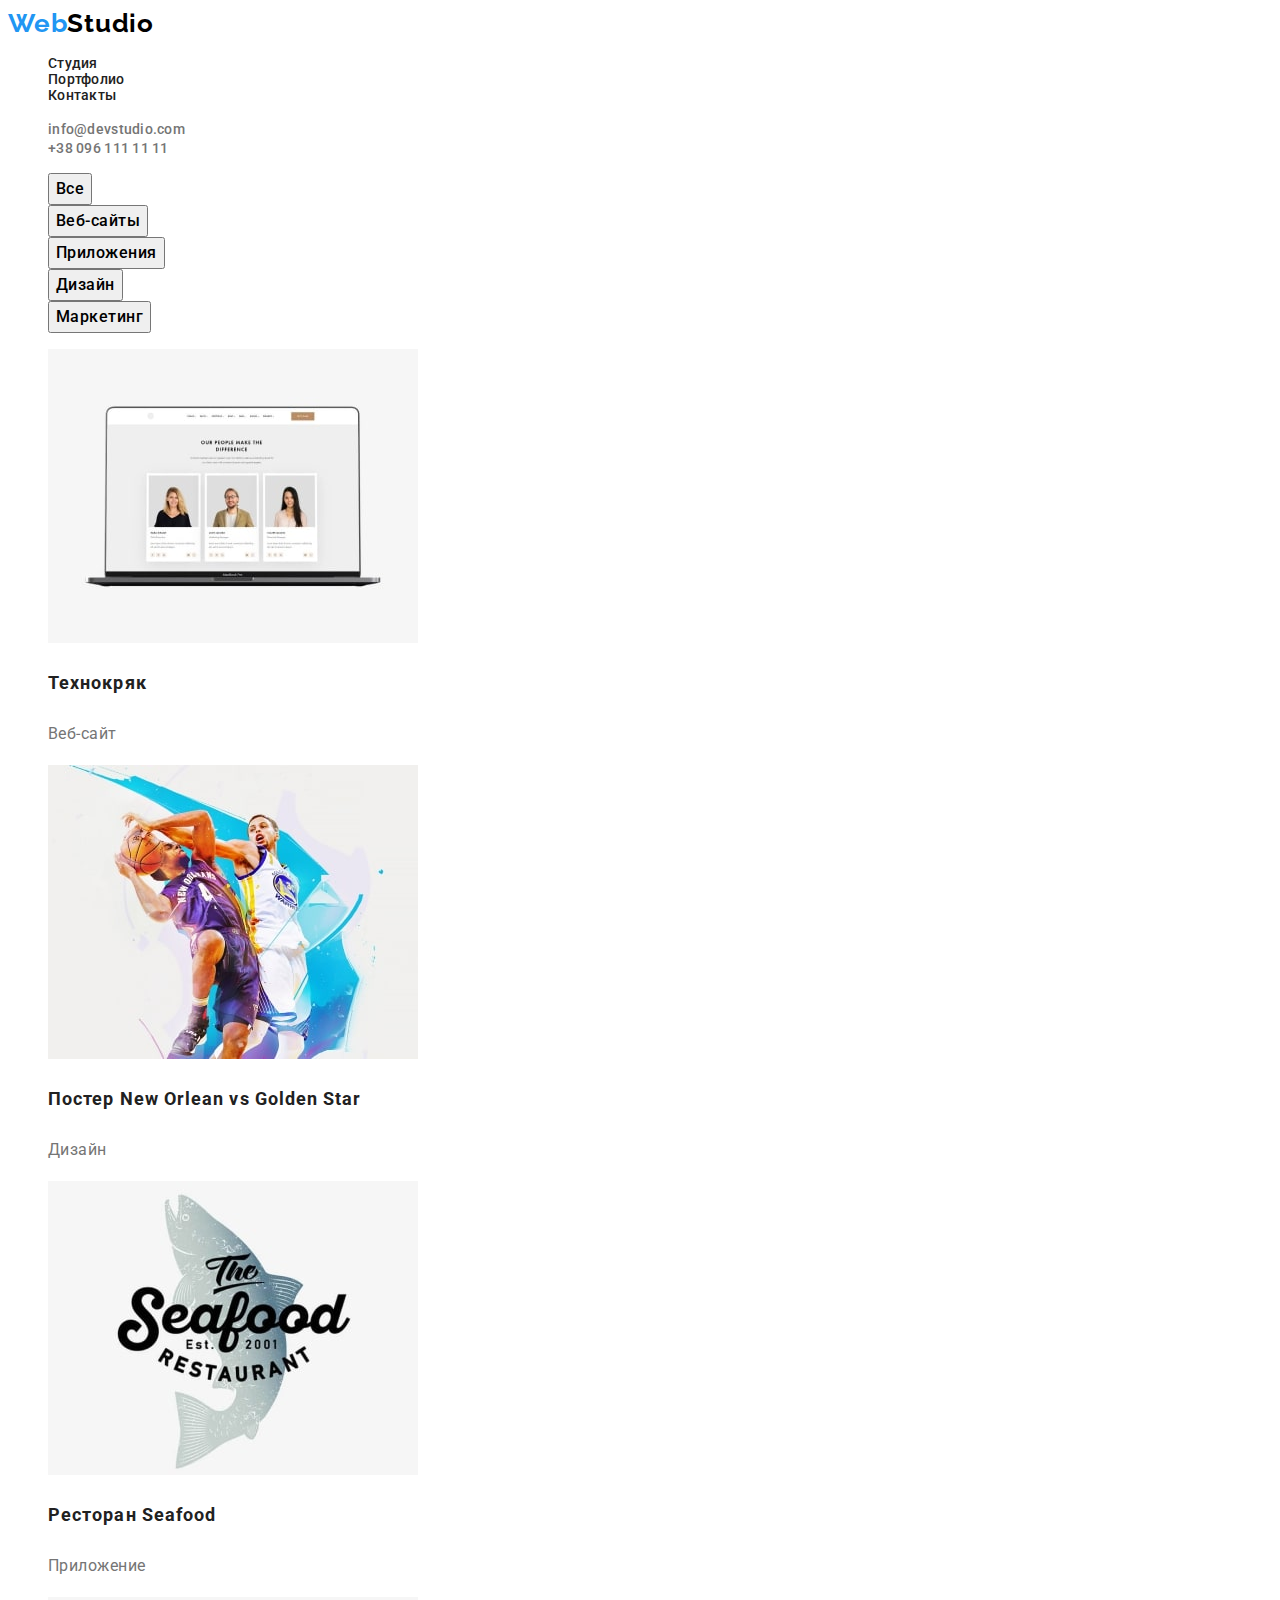
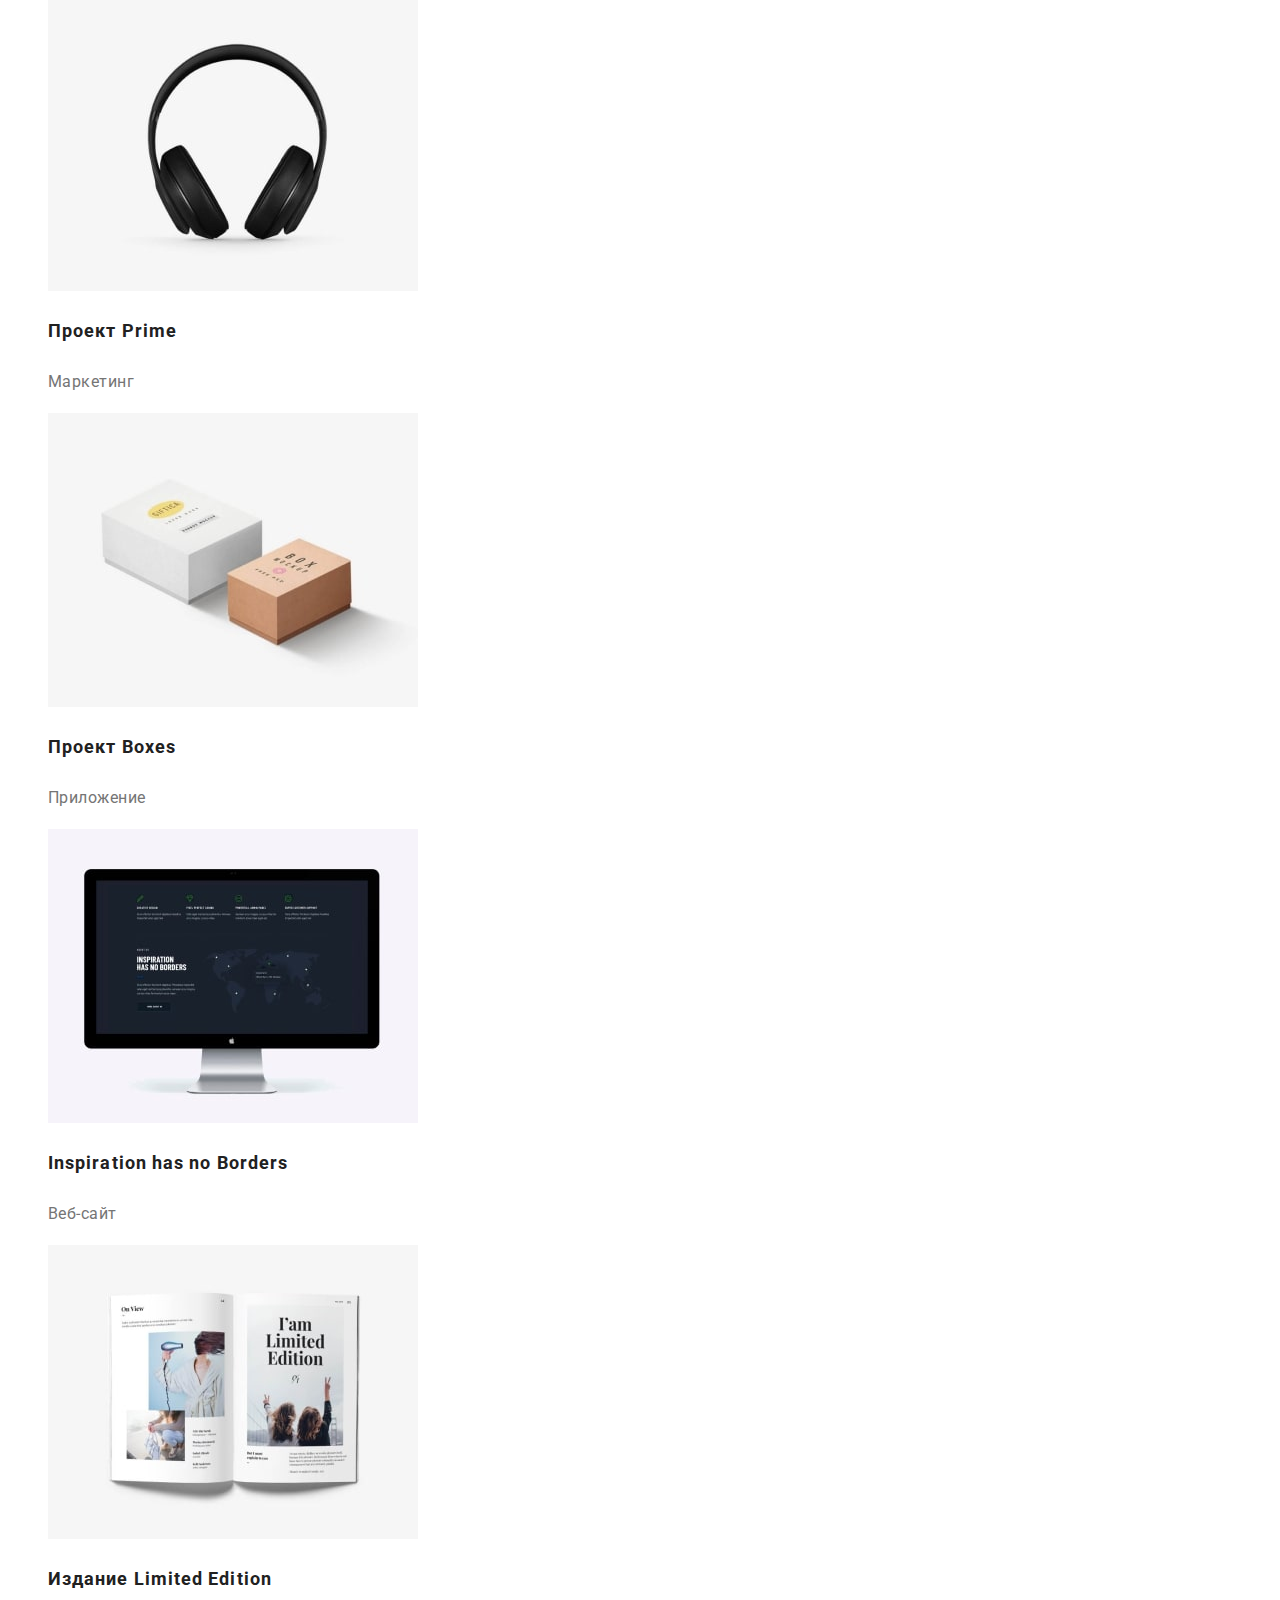
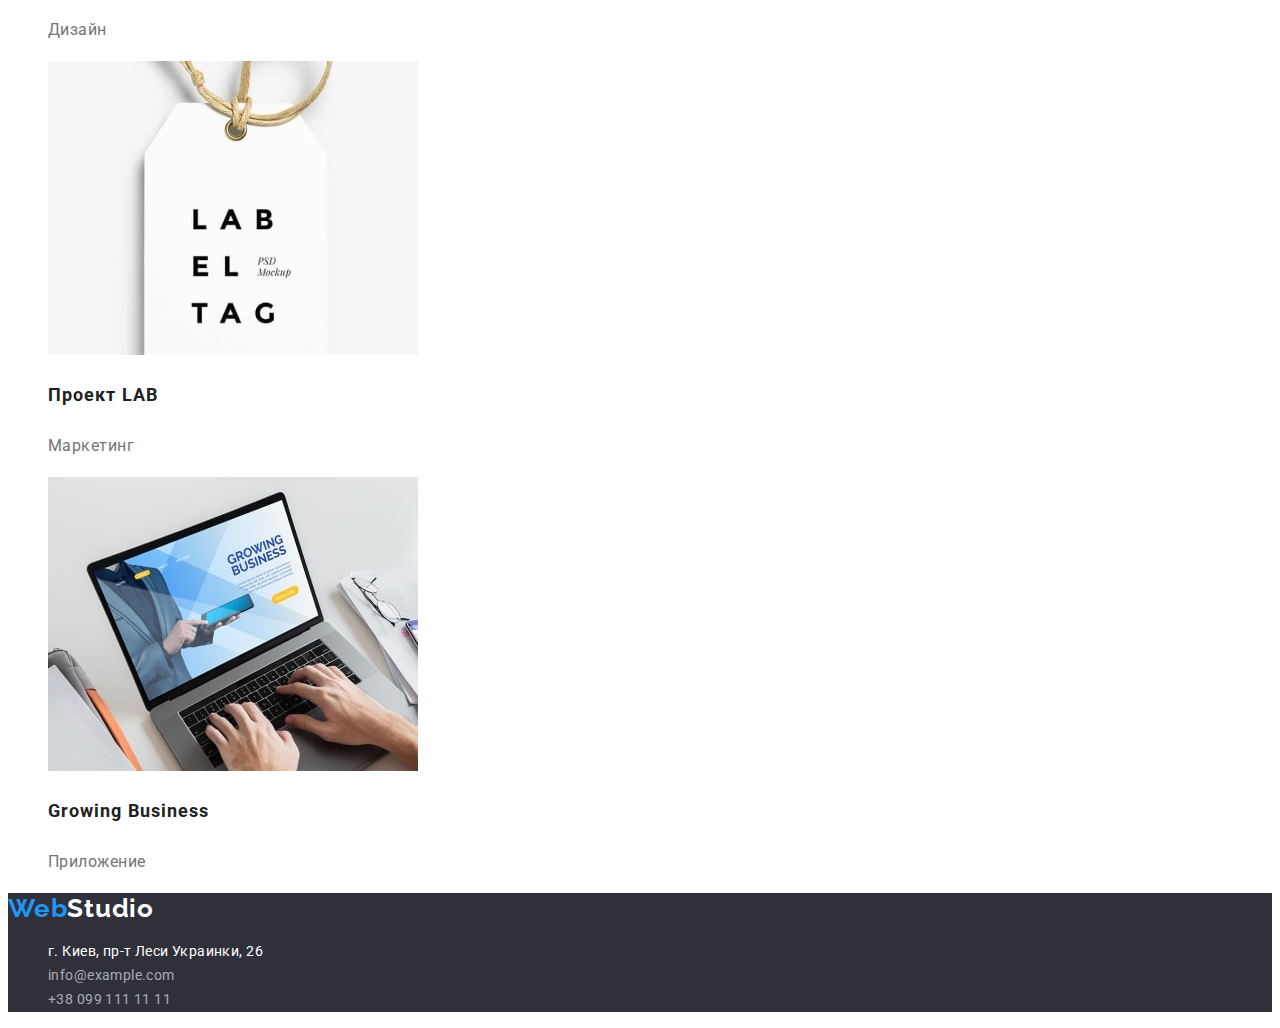
==== portfolio.html @ 2a846191 "Cloned project" ====
<!DOCTYPE html>
<html lang="en">
<head>
    <meta charset="UTF-8">
    <meta http-equiv="X-UA-Compatible" content="IE=edge">
    <meta name="viewport" content="width=device-width, initial-scale=1.0">
    <title>Document</title>
    <link rel="preconnect" href="https://fonts.googleapis.com">
<link rel="preconnect" href="https://fonts.gstatic.com" crossorigin>
<link href="https://fonts.googleapis.com/css2?family=Raleway:wght@700&family=Roboto:wght@400;500;700;900&display=swap" rel="stylesheet">

    <link rel="stylesheet" href="./css/styles.css">
</head>
<body>
    <!--Шапка сайту-->

    <header class="header">
        <a href="./index.html" class="header-logo">Web<span class="header-logo-sep">Studio</span></a>
        <nav class="header-nav">
        <ul class="list">
            <li class="header-link">
                <a href="./index.html">Студия</a>
            </li>
            <li class="header-link">
                <a href="./portfolio.html">Портфолио</a>
            </li>
            <li class="header-link">
                <a href="">Контакты</a>
            </li>
        </ul>
    </nav>
        <ul class="list">
            <li>
                <a href="mailto:info@devstudio.com" class="header-mail">info@devstudio.com</a>
            </li>
            <li>
                <a href="tel:+380961111111" class="header-tel">+38 096 111 11 11</a>
            </li>
        </ul>
    
    </header>
    <main class="portfolio">
        <!--Фільтр-->
        <section>
      <ul class="list">
        <li><button type="button" class="filter-btn">Все</button></li>
        <li><button type="button" class="filter-btn">Веб-сайты</button></li>
        <li><button type="button" class="filter-btn">Приложения</button></li>
        <li><button type="button" class="filter-btn">Дизайн</button></li>
        <li><button type="button" class="filter-btn">Маркетинг</button></li>
      </ul>
      <ul class="list">
        <li><img src="./images/por1.jpg" alt="Фотография" width="370" height="294"> <p class="filter-title">Технокряк</p> <p class="filter-text">Веб-сайт</p></li>
        <li><img src="./images/por2.jpg" alt="Фотография" width="370" height="294"> <p class="filter-title">Постер New Orlean vs Golden Star</p> <p class="filter-text">Дизайн</p></li>
        <li><img src="./images/por3.jpg" alt="Фотография" width="370" height="294"> <p class="filter-title">Ресторан Seafood</p> <p class="filter-text">Приложение</p></li>
        <li><img src="./images/por4.jpg" alt="Фотография" width="370" height="294"> <p class="filter-title">Проект Prime</p> <p class="filter-text">Маркетинг</p></li>
        <li><img src="./images/por5.jpg" alt="Фотография" width="370" height="294"> <p class="filter-title">Проект Boxes</p> <p class="filter-text">Приложение</p></li>
        <li><img src="./images/por6.jpg" alt="Фотография" width="370" height="294"> <p class="filter-title">Inspiration has no Borders</p> <p class="filter-text">Веб-сайт</p></li>
        <li><img src="./images/por7.jpg" alt="Фотография" width="370" height="294"> <p class="filter-title">Издание Limited Edition</p> <p class="filter-text">Дизайн</p></li>
        <li><img src="./images/por8.jpg" alt="Фотография" width="370" height="294"> <p class="filter-title">Проект LAB</p> <p class="filter-text">Маркетинг</p></li>
        <li><img src="./images/por9.jpg" alt="Фотография" width="370" height="294"> <p class="filter-title">Growing Business</p> <p class="filter-text">Приложение</p></li>
      </ul>
    </section>
    </main>
</body>

<!--Підвал сайту-->
<footer class="footer">
    <a href="./index.html" class="footer-logo">Web<span class="footer-logo-sep">Studio</span></a>
    <address>
        <ul class="list">
        <li class="footer-location"><a href="https://goo.gl/maps/ccbDrzZSvDmgtuJD7"  target="_blank" rel="noopener noreferrer nofollow">г. Киев, пр-т Леси Украинки, 26</a></li>
        <li class="footer-mail"><a href="mailto:info@example.com"></a>info@example.com</li>
        <li class="footer-tel"><a href="tel:+380991111111"></a>+38 099 111 11 11</li>
        </ul>
    </address>
</footer>
</html>
---- css/styles.css ----
body {
    font-family: 'Roboto', sans-serif;
    color: var(--head-color);
}

/* Прибирає сині/фіолетові посилання. */
a, a:hover, a:focus {
    text-decoration: none;
    color: inherit;
    
}


.list {
    list-style: none;
}

:root {
    --head-color: #212121;
    --text-color: #757575; 
    --accent-color: #2196F3;
    --background-color: #2F303A; 
    --main-light-color: #FFFFFF;
    --secondary-bgr-color: #F5F4FA;
    --logo-blk-color: #000000;
    --footer-contact-color: #FFFFFF99;

}

.header-logo {
    font-family: 'Raleway';
font-style: normal;
font-weight: 700;
font-size: 26px;
line-height: 1.19;
letter-spacing: 0.03em;
color: var(--accent-color);
}

.header-logo:hover, .header-logo:focus {
color: var(--accent-color);
}

.header-logo-sep {
    color: var(--logo-blk-color);
}



.header-link {
    font-weight: 500;
    font-size: 14px;
    line-height: 16px;
    letter-spacing: 0.02em;
    color: var(--head-color);
}

.header-link :focus {
    color: var(--accent-color)
}

.header-link :hover {
    color: var(--accent-color);
}

.header-tel, .header-mail {
font-weight: 500;
font-size: 14px;
line-height: 1.14;
letter-spacing: 0.02em;
color: var(--text-color);
}


.header-tel:focus,
.header-tel:hover {
    color: var(--accent-color);
}


.header-mail:focus,
.header-mail:hover {
    color: var(--accent-color);
}



.hero {
    background: var(--background-color);
}

.studio {
    background-color: var(--main-light-color);
}

.hero-title {
    font-weight: 900;
    font-size: 44px;
    line-height: 1.36;
    text-align: center;
    letter-spacing: 0.06em;
    text-transform: uppercase;
    color: var(--main-light-color);
}

.hero-btn {
font-weight: 700;
font-size: 16px;
line-height: 1.87;
display: flex;
align-items: center;
text-align: center;
letter-spacing: 0.06em;
cursor:pointer;
}

.hero-btn:focus {
    background-color: var(--accent-color);
    color: var(--main-light-color);
}

.hero-btn:hover {
    background-color: var(--accent-color);
    color: var(--main-light-color);
}

.section-1-title {
font-weight: 700;
font-size: 14px;
line-height: 1.14;
letter-spacing: 0.03em;
text-transform: uppercase;
}

.section-1-text {
font-weight: 400;
font-size: 14px;
line-height: 1.71;
letter-spacing: 0.03em;
color: var(--text-color);
}

.section-2-title {
font-weight: 700;
font-size: 36px;
line-height: 42px;
text-align: center;
letter-spacing: 0.03em;
}

.section-3 {
    background-color: var(--secondary-bgr-color);
}

.section-3-title {
font-weight: 700;
font-size: 36px;
line-height: 42px;
text-align: center;
letter-spacing: 0.03em;
}

.section-3-name {
font-weight: 500;
font-size: 16px;
line-height: 1.18;
text-align: center;
letter-spacing: 0.03em;
}

.section-3-text {
font-weight: 400;
font-size: 16px;
line-height: 1.18;
text-align: center;
letter-spacing: 0.03em;
color: var(--text-color);
}

.portfolio {
    background-color: var(--main-light-color);
}

.filter-btn {
    font-family: 'Roboto';
    font-style: normal;
    font-weight: 500;
    font-size: 16px;
    line-height: 26px;
    text-align: center;
    letter-spacing: 0.03em;
cursor:pointer;
}

.filter-btn:focus,
.filter-btn:hover {
color: var(--main-light-color);
background-color: var(--accent-color);
}

.filter-title {
font-weight: 700;
font-size: 18px;
line-height: 36px;
letter-spacing: 0.06em;
color: var(--head-color);
}

.filter-text {
    font-weight: 400;
font-size: 16px;
line-height: 30px;
letter-spacing: 0.03em;
color: var(--text-color);
}

.footer {
    background-color: var(--background-color);
}

.footer-logo {
    font-family: 'Raleway';
font-style: normal;
font-weight: 700;
font-size: 26px;
line-height: 1.19;
letter-spacing: 0.03em;

color: var(--accent-color);
}

.footer-logo:hover, .footer-logo:focus {
    color: var(--accent-color);
    }
    

.footer-logo-sep {
    color: var(--main-light-color);
}

.footer-location {
font-weight: 400;
font-size: 14px;
line-height: 1.71;
letter-spacing: 0.03em;
font-style: normal;
color: var(--main-light-color);
}

.footer-location:hover, .footer-location:focus {
    color: var(--main-light-color);
}

.footer-mail, .footer-tel {
font-weight: 400;
font-size: 14px;
line-height: 1.71;
font-style: normal;
letter-spacing: 0.03em;
color: var(--footer-contact-color);
}
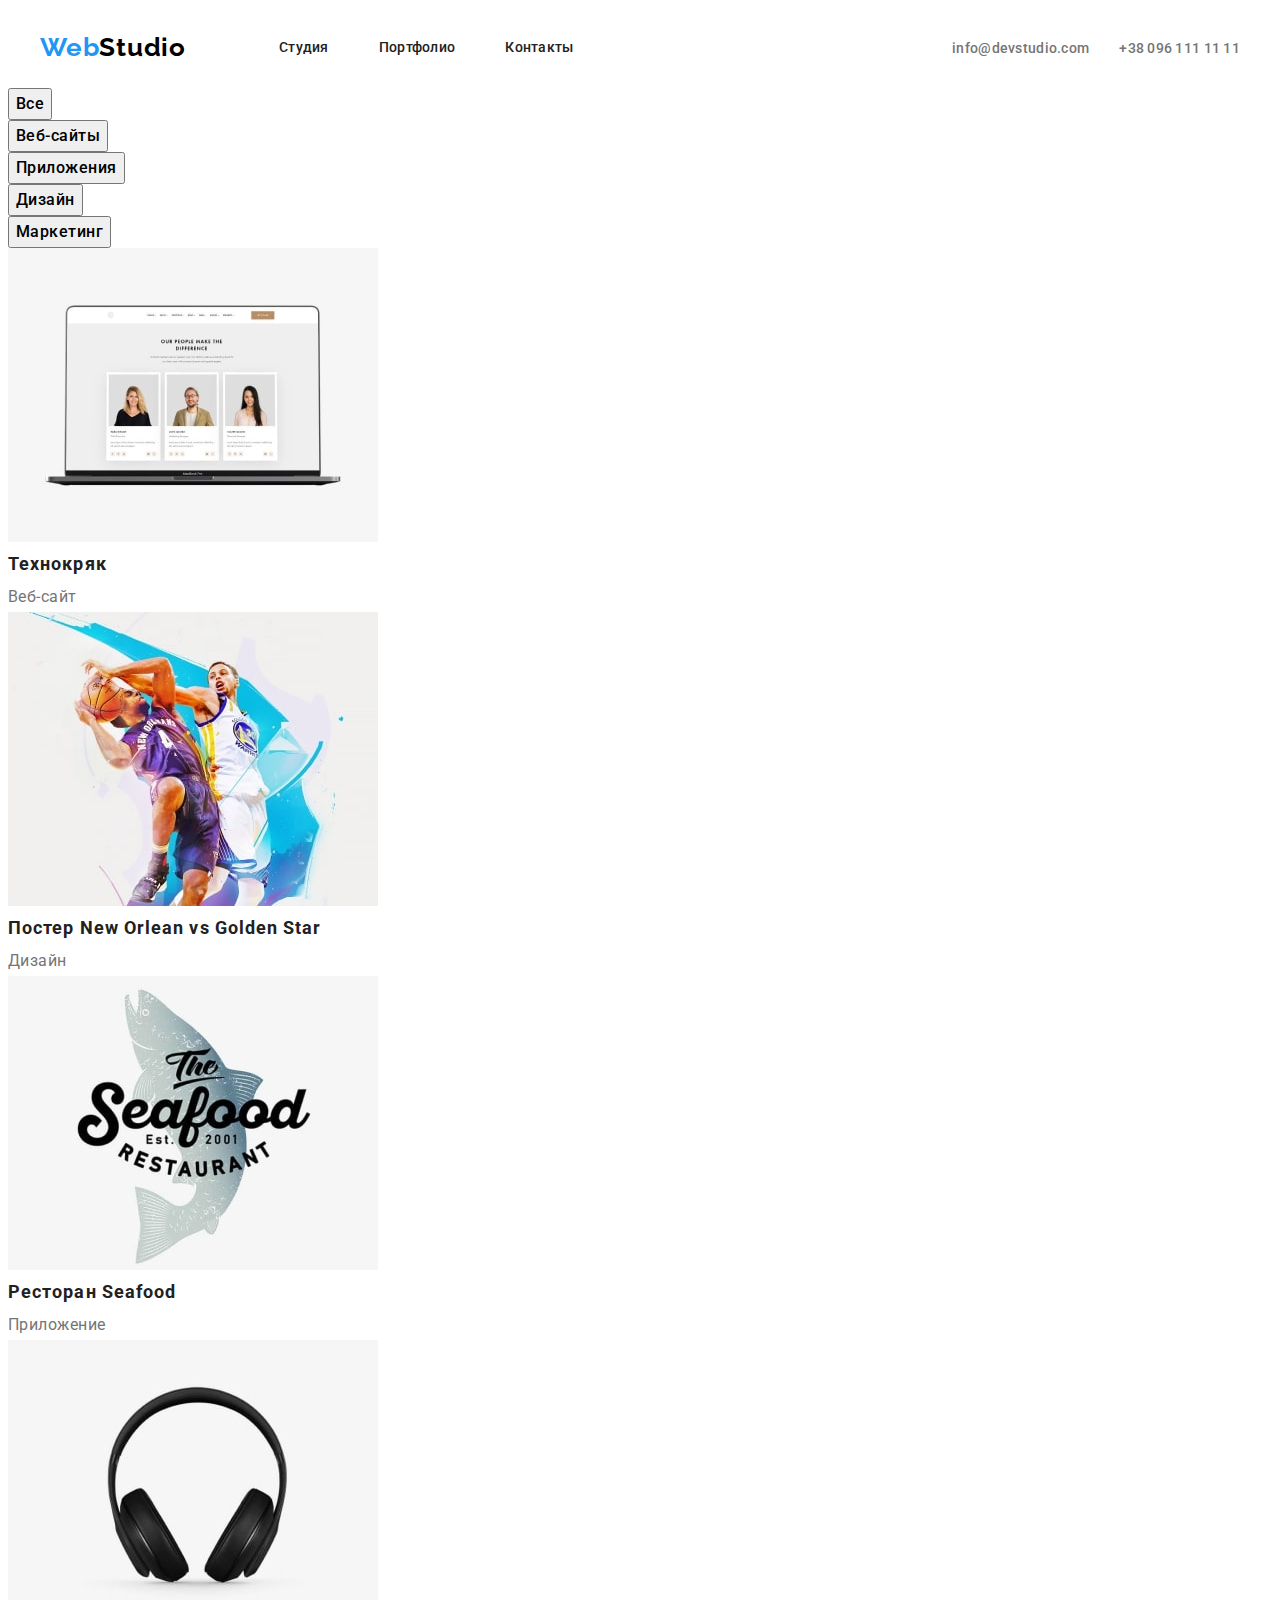
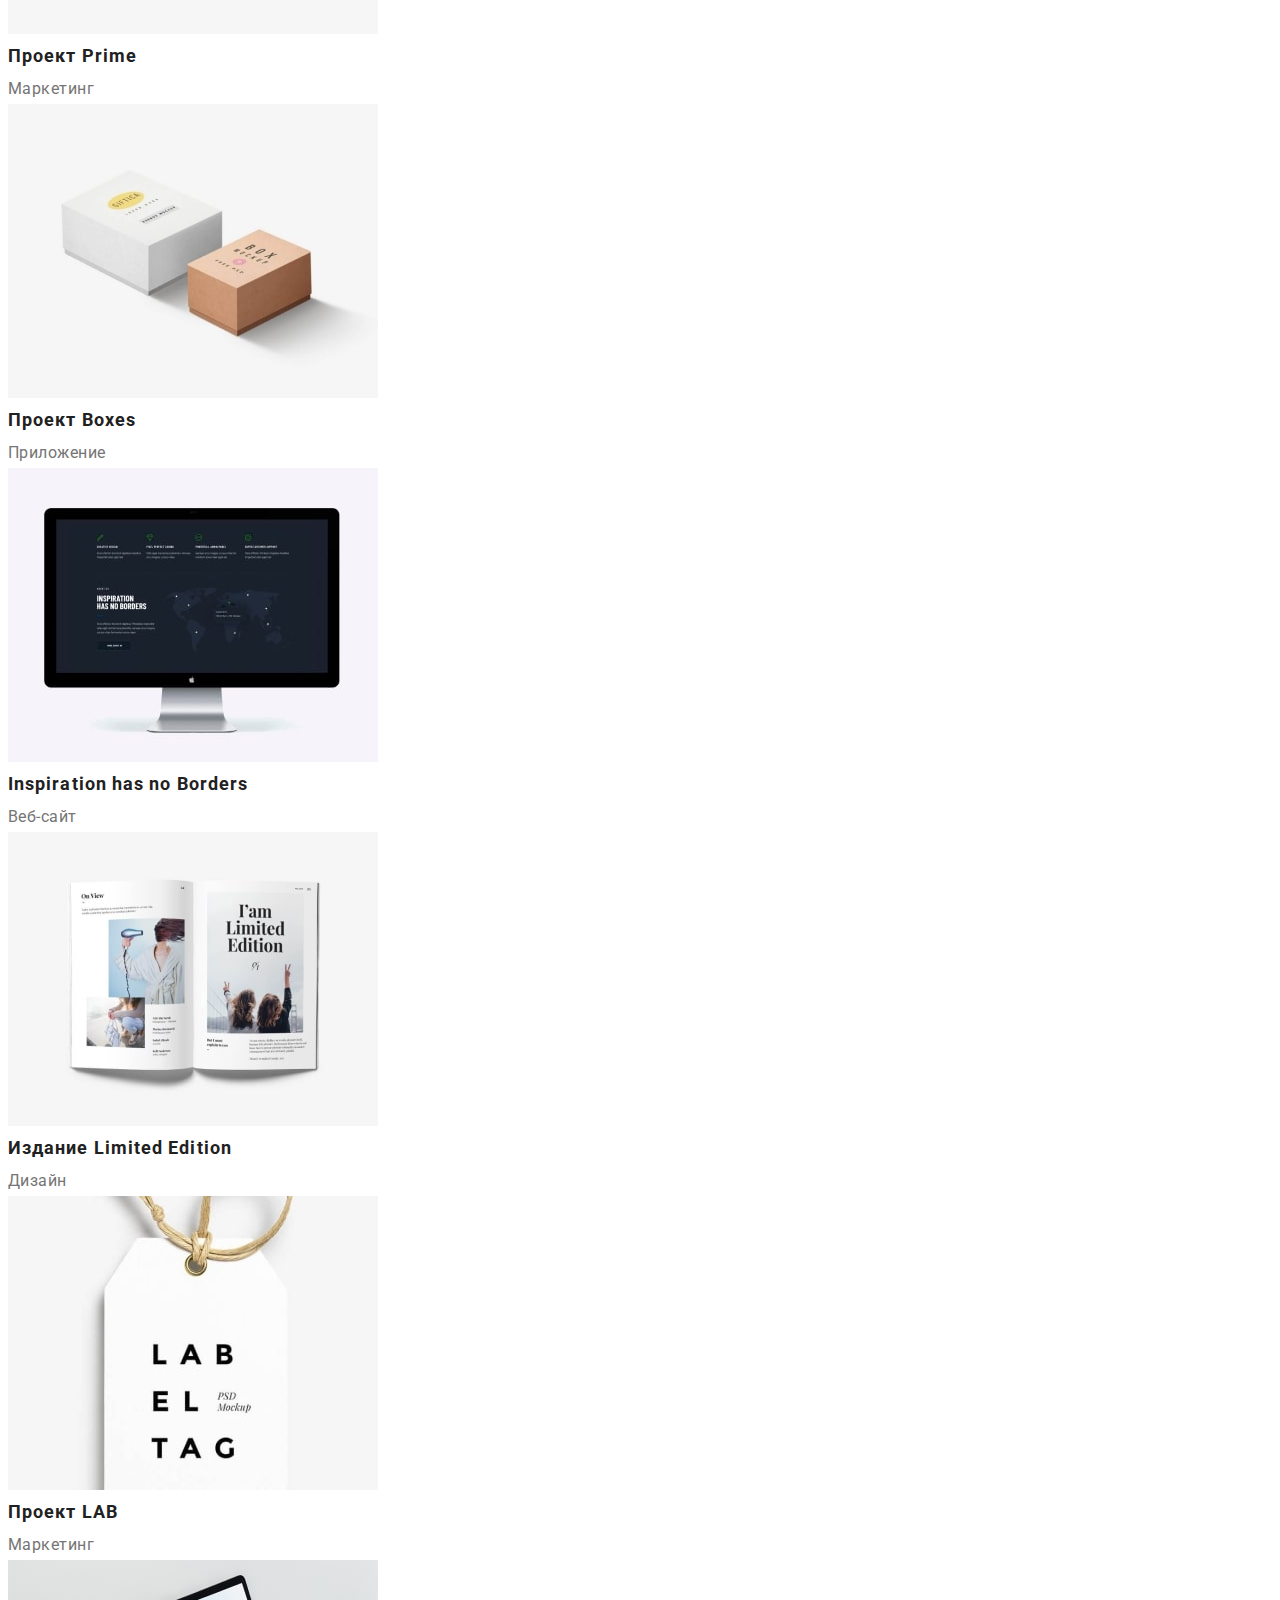
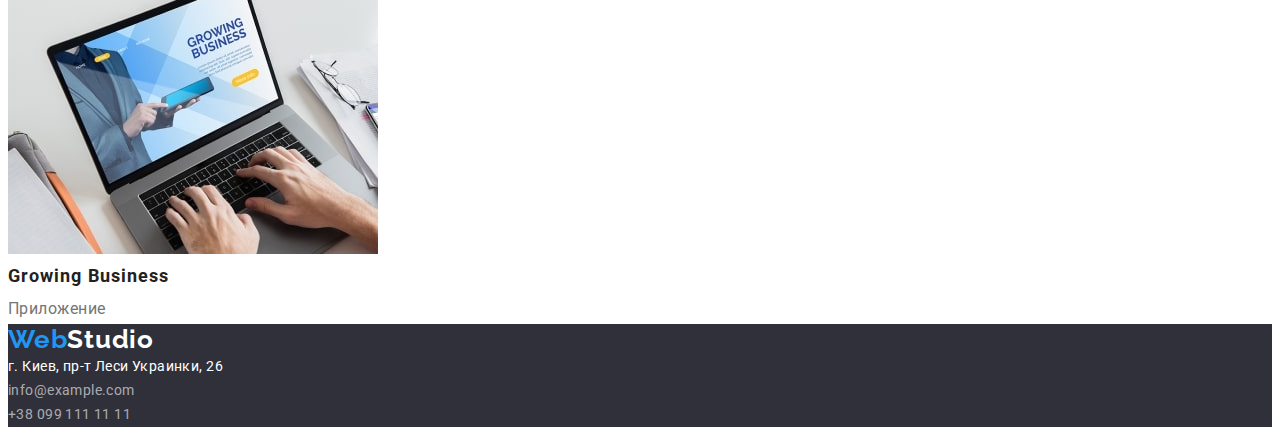
==== commit e93ec551: "Added stuff" ====
--- a/portfolio.html
+++ b/portfolio.html
@@ -15,9 +15,10 @@
     <!--Шапка сайту-->
 
     <header class="header">
+        <div class="header-container">
         <a href="./index.html" class="header-logo">Web<span class="header-logo-sep">Studio</span></a>
         <nav class="header-nav">
-        <ul class="list">
+        <ul class="list header-list">
             <li class="header-link">
                 <a href="./index.html">Студия</a>
             </li>
@@ -29,7 +30,8 @@
             </li>
         </ul>
     </nav>
-        <ul class="list">
+    <div class="header-contacts">
+        <ul class="list header-list">
             <li>
                 <a href="mailto:info@devstudio.com" class="header-mail">info@devstudio.com</a>
             </li>
@@ -37,8 +39,9 @@
                 <a href="tel:+380961111111" class="header-tel">+38 096 111 11 11</a>
             </li>
         </ul>
+    </div>
+    </header>
     
-    </header>
     <main class="portfolio">
         <!--Фільтр-->
         <section>
--- a/css/styles.css
+++ b/css/styles.css
@@ -10,6 +10,18 @@
     
 }
 
+p, h2, h3, h4, h5, h6 {
+    margin: 0;
+}
+
+ul {
+    margin: 0;
+    padding-left: 0;
+}
+
+address {
+    font-size: normal;
+}
 
 .list {
     list-style: none;
@@ -27,8 +39,15 @@
 
 }
 
+.header {
+    background-color: var(--main-light-color);
+    padding-top: 24px;
+    padding-bottom: 25px;
+
+}
+
 .header-logo {
-    font-family: 'Raleway';
+font-family: 'Raleway';
 font-style: normal;
 font-weight: 700;
 font-size: 26px;
@@ -45,7 +64,37 @@
     color: var(--logo-blk-color);
 }
 
-
+.header {
+    display: flex;
+    align-items: center;
+}
+
+.container {
+    width: 1200px;
+    padding-left: 15px;
+    padding-right: 15px;
+    margin-left: auto;
+    margin-right: auto;
+}
+
+.header-container {
+    width: 1200px;
+    margin-left: auto;
+    margin-right: auto;
+}
+
+.header-container, .header-list {
+    display: flex;
+    align-items: center;
+}
+
+.header-contacts {
+    margin-left: auto;
+}
+
+.header-logo {
+    margin-right: 93px;
+}
 
 .header-link {
     font-weight: 500;
@@ -63,6 +112,15 @@
     color: var(--accent-color);
 }
 
+.header-link:not(:last-child) {
+    margin-right: 50px;
+}
+
+.header-tel {
+
+    margin-left: 30px;
+}
+
 .header-tel, .header-mail {
 font-weight: 500;
 font-size: 14px;
@@ -84,13 +142,19 @@
 }
 
 
-
 .hero {
     background: var(--background-color);
 }
 
+
 .studio {
     background-color: var(--main-light-color);
+}
+
+.hero-content {
+    padding: 200px 452px 280px;
+    margin-bottom: 20px;
+    
 }
 
 .hero-title {
@@ -101,7 +165,13 @@
     letter-spacing: 0.06em;
     text-transform: uppercase;
     color: var(--main-light-color);
-}
+    max-width: 696px;
+    display: flex;
+    justify-content: center;
+    
+
+}
+
 
 .hero-btn {
 font-weight: 700;
@@ -112,7 +182,10 @@
 text-align: center;
 letter-spacing: 0.06em;
 cursor:pointer;
-}
+margin: auto;
+}
+
+
 
 .hero-btn:focus {
     background-color: var(--accent-color);
@@ -124,12 +197,25 @@
     color: var(--main-light-color);
 }
 
+
+.section-1 {
+    padding-top: 94px;
+    padding-bottom: 94px;
+}
+
+.section-1-list {
+    display: flex;
+    justify-content: center;
+}
+
 .section-1-title {
 font-weight: 700;
 font-size: 14px;
 line-height: 1.14;
 letter-spacing: 0.03em;
 text-transform: uppercase;
+margin-bottom: 10px;
+margin-right: 30px;
 }
 
 .section-1-text {
@@ -138,6 +224,8 @@
 line-height: 1.71;
 letter-spacing: 0.03em;
 color: var(--text-color);
+margin-bottom: 94px;
+margin-right: 30px;
 }
 
 .section-2-title {
@@ -146,6 +234,17 @@
 line-height: 42px;
 text-align: center;
 letter-spacing: 0.03em;
+margin-bottom: 50px;
+}
+
+.section-2-list {
+    display: flex;
+    justify-content: center;
+}
+
+.section-2-item {
+    margin-right: 30px;
+    margin-bottom: 94px;
 }
 
 .section-3 {
@@ -158,6 +257,7 @@
 line-height: 42px;
 text-align: center;
 letter-spacing: 0.03em;
+padding-top: 94px;
 }
 
 .section-3-name {
@@ -168,6 +268,25 @@
 letter-spacing: 0.03em;
 }
 
+.section-3-list {
+    display: flex;
+    justify-content: center;
+}
+
+.section-3-list-item {
+    margin-top: 50px;
+    margin-bottom: 94px;
+    
+}
+
+.section-3-list-item:not(:last-child) {
+margin-right: 30px;
+}
+
+.section-3-name {
+    margin-top: 30px;
+}
+
 .section-3-text {
 font-weight: 400;
 font-size: 16px;
@@ -175,6 +294,7 @@
 text-align: center;
 letter-spacing: 0.03em;
 color: var(--text-color);
+margin-top: 10px;
 }
 
 .portfolio {
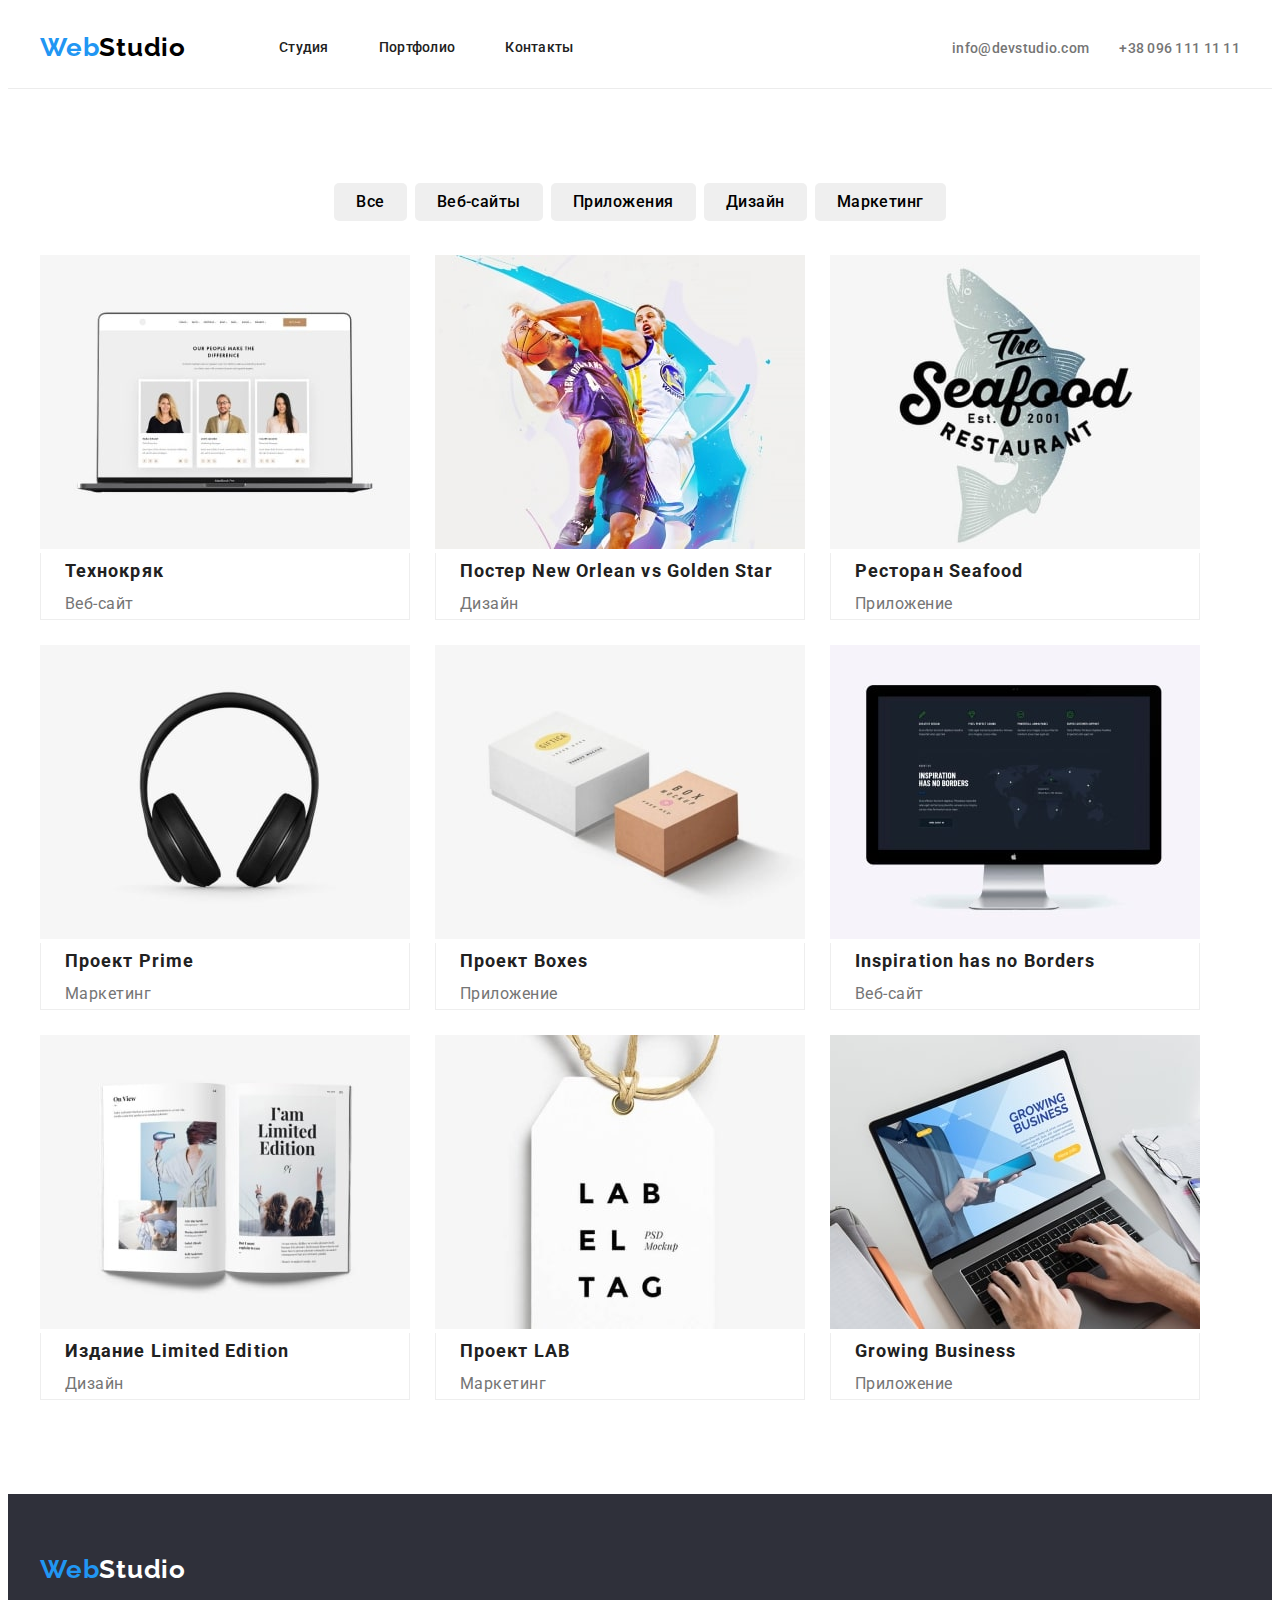
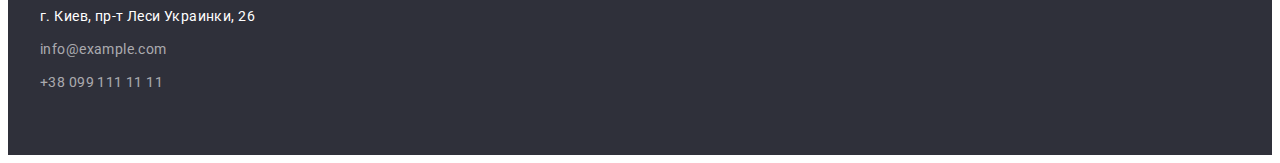
==== commit e5b6ddf7: "Completed all necessary additions" ====
--- a/portfolio.html
+++ b/portfolio.html
@@ -8,6 +8,8 @@
     <link rel="preconnect" href="https://fonts.googleapis.com">
 <link rel="preconnect" href="https://fonts.gstatic.com" crossorigin>
 <link href="https://fonts.googleapis.com/css2?family=Raleway:wght@700&family=Roboto:wght@400;500;700;900&display=swap" rel="stylesheet">
+
+<link rel="stylesheet" href="https://cdnjs.cloudflare.com/ajax/libs/modern-normalize/1.1.0/modern-normalize.min.css" integrity="sha512-wpPYUAdjBVSE4KJnH1VR1HeZfpl1ub8YT/NKx4PuQ5NmX2tKuGu6U/JRp5y+Y8XG2tV+wKQpNHVUX03MfMFn9Q==" crossorigin="anonymous" referrerpolicy="no-referrer" />
 
     <link rel="stylesheet" href="./css/styles.css">
 </head>
@@ -45,31 +47,34 @@
     <main class="portfolio">
         <!--Фільтр-->
         <section>
-      <ul class="list">
-        <li><button type="button" class="filter-btn">Все</button></li>
-        <li><button type="button" class="filter-btn">Веб-сайты</button></li>
-        <li><button type="button" class="filter-btn">Приложения</button></li>
-        <li><button type="button" class="filter-btn">Дизайн</button></li>
-        <li><button type="button" class="filter-btn">Маркетинг</button></li>
+            <div class="container filter-section">
+      <ul class="list btn-list">
+        <li class="btn-list-element"><button type="button" class="filter-btn filter-btn1">Все</button></li>
+        <li class="btn-list-element"><button type="button" class="filter-btn filter-btn2">Веб-сайты</button></li>
+        <li class="btn-list-element"><button type="button" class="filter-btn filter-btn3">Приложения</button></li>
+        <li class="btn-list-element"><button type="button" class="filter-btn filter-btn4">Дизайн</button></li>
+        <li class="btn-list-element"><button type="button" class="filter-btn filter-btn5">Маркетинг</button></li>
       </ul>
-      <ul class="list">
-        <li><img src="./images/por1.jpg" alt="Фотография" width="370" height="294"> <p class="filter-title">Технокряк</p> <p class="filter-text">Веб-сайт</p></li>
-        <li><img src="./images/por2.jpg" alt="Фотография" width="370" height="294"> <p class="filter-title">Постер New Orlean vs Golden Star</p> <p class="filter-text">Дизайн</p></li>
-        <li><img src="./images/por3.jpg" alt="Фотография" width="370" height="294"> <p class="filter-title">Ресторан Seafood</p> <p class="filter-text">Приложение</p></li>
-        <li><img src="./images/por4.jpg" alt="Фотография" width="370" height="294"> <p class="filter-title">Проект Prime</p> <p class="filter-text">Маркетинг</p></li>
-        <li><img src="./images/por5.jpg" alt="Фотография" width="370" height="294"> <p class="filter-title">Проект Boxes</p> <p class="filter-text">Приложение</p></li>
-        <li><img src="./images/por6.jpg" alt="Фотография" width="370" height="294"> <p class="filter-title">Inspiration has no Borders</p> <p class="filter-text">Веб-сайт</p></li>
-        <li><img src="./images/por7.jpg" alt="Фотография" width="370" height="294"> <p class="filter-title">Издание Limited Edition</p> <p class="filter-text">Дизайн</p></li>
-        <li><img src="./images/por8.jpg" alt="Фотография" width="370" height="294"> <p class="filter-title">Проект LAB</p> <p class="filter-text">Маркетинг</p></li>
-        <li><img src="./images/por9.jpg" alt="Фотография" width="370" height="294"> <p class="filter-title">Growing Business</p> <p class="filter-text">Приложение</p></li>
+      <ul class="list card-list">
+        <li class="card-list-element"><img class="image" src="./images/por1.jpg" alt="Фотография" width="370" height="294"> <p class="filter-title">Технокряк</p> <p class="filter-text">Веб-сайт</p></li>
+        <li class="card-list-element"><img class="image" src="./images/por2.jpg" alt="Фотография" width="370" height="294"> <p class="filter-title">Постер New Orlean vs Golden Star</p> <p class="filter-text">Дизайн</p></li>
+        <li class="card-list-element"><img class="image" src="./images/por3.jpg" alt="Фотография" width="370" height="294"> <p class="filter-title">Ресторан Seafood</p> <p class="filter-text">Приложение</p></li>
+        <li class="card-list-element"><img class="image" src="./images/por4.jpg" alt="Фотография" width="370" height="294"> <p class="filter-title">Проект Prime</p> <p class="filter-text">Маркетинг</p></li>
+        <li class="card-list-element"><img class="image" src="./images/por5.jpg" alt="Фотография" width="370" height="294"> <p class="filter-title">Проект Boxes</p> <p class="filter-text">Приложение</p></li>
+        <li class="card-list-element"><img class="image" src="./images/por6.jpg" alt="Фотография" width="370" height="294"> <p class="filter-title">Inspiration has no Borders</p> <p class="filter-text">Веб-сайт</p></li>
+        <li class="card-list-element"><img class="image" src="./images/por7.jpg" alt="Фотография" width="370" height="294"> <p class="filter-title">Издание Limited Edition</p> <p class="filter-text">Дизайн</p></li>
+        <li class="card-list-element"><img class="image" src="./images/por8.jpg" alt="Фотография" width="370" height="294"> <p class="filter-title">Проект LAB</p> <p class="filter-text">Маркетинг</p></li>
+        <li class="card-list-element"><img class="image" src="./images/por9.jpg" alt="Фотография" width="370" height="294"> <p class="filter-title">Growing Business</p> <p class="filter-text">Приложение</p></li>
       </ul>
+    </div>
     </section>
     </main>
 </body>
 
 <!--Підвал сайту-->
 <footer class="footer">
-    <a href="./index.html" class="footer-logo">Web<span class="footer-logo-sep">Studio</span></a>
+    <div class="container footer-element">
+    <a href="./index.html" class="footer-logo footer-element">Web<span class="footer-logo-sep">Studio</span></a>
     <address>
         <ul class="list">
         <li class="footer-location"><a href="https://goo.gl/maps/ccbDrzZSvDmgtuJD7"  target="_blank" rel="noopener noreferrer nofollow">г. Киев, пр-т Леси Украинки, 26</a></li>
@@ -77,5 +82,6 @@
         <li class="footer-tel"><a href="tel:+380991111111"></a>+38 099 111 11 11</li>
         </ul>
     </address>
+</div>
 </footer>
 </html>--- a/css/styles.css
+++ b/css/styles.css
@@ -43,6 +43,7 @@
     background-color: var(--main-light-color);
     padding-top: 24px;
     padding-bottom: 25px;
+    border-bottom: 1px solid #ECECEC
 
 }
 
@@ -152,8 +153,8 @@
 }
 
 .hero-content {
-    padding: 200px 452px 280px;
-    margin-bottom: 20px;
+padding: 200px 230px 280px;
+    
     
 }
 
@@ -165,10 +166,8 @@
     letter-spacing: 0.06em;
     text-transform: uppercase;
     color: var(--main-light-color);
+    align-items: center;
     max-width: 696px;
-    display: flex;
-    justify-content: center;
-    
 
 }
 
@@ -177,12 +176,15 @@
 font-weight: 700;
 font-size: 16px;
 line-height: 1.87;
-display: flex;
-align-items: center;
 text-align: center;
 letter-spacing: 0.06em;
 cursor:pointer;
-margin: auto;
+margin-top: 20px;
+margin-left: 250px;
+min-width: 200px;
+min-height: 50px;
+border: none;
+border-radius: 5px;
 }
 
 
@@ -271,12 +273,15 @@
 .section-3-list {
     display: flex;
     justify-content: center;
+    
 }
 
 .section-3-list-item {
     margin-top: 50px;
     margin-bottom: 94px;
-    
+    background-color: var(--main-light-color);
+    border-radius: 5px;
+    box-shadow: 1px 2px 5px gray;
 }
 
 .section-3-list-item:not(:last-child) {
@@ -295,10 +300,26 @@
 letter-spacing: 0.03em;
 color: var(--text-color);
 margin-top: 10px;
+padding-bottom: 30px;
+
 }
 
 .portfolio {
     background-color: var(--main-light-color);
+}
+
+.filter-section {
+    padding-top: 94px;
+}
+
+.btn-list {
+    display: flex;
+    justify-content: center;
+    margin-bottom: 34px;
+}
+
+.btn-list-element:not(:last-child) {
+    margin-right: 8px;
 }
 
 .filter-btn {
@@ -306,10 +327,13 @@
     font-style: normal;
     font-weight: 500;
     font-size: 16px;
-    line-height: 26px;
+    line-height: 1.62;
     text-align: center;
     letter-spacing: 0.03em;
 cursor:pointer;
+border: none;
+border-radius: 5px;
+padding: 6px 22px 6px;
 }
 
 .filter-btn:focus,
@@ -324,6 +348,8 @@
 line-height: 36px;
 letter-spacing: 0.06em;
 color: var(--head-color);
+border-left: 1px solid #EEEEEE;
+border-right: 1px solid #EEEEEE;
 }
 
 .filter-text {
@@ -332,10 +358,32 @@
 line-height: 30px;
 letter-spacing: 0.03em;
 color: var(--text-color);
-}
+border-left: 1px solid #EEEEEE;
+border-right: 1px solid #EEEEEE;
+border-bottom: 1px solid #EEEEEE;
+}
+
+.filter-title, .filter-text {
+    padding-left: 24px;
+}
+
+
+
+.card-list {
+    display: flex;
+    flex-wrap: wrap;
+    gap: 25px;
+    margin-bottom: 94px;
+   
+}
+
+
 
 .footer {
     background-color: var(--background-color);
+     margin: 0;
+        padding: 0;
+    
 }
 
 .footer-logo {
@@ -347,6 +395,7 @@
 letter-spacing: 0.03em;
 
 color: var(--accent-color);
+
 }
 
 .footer-logo:hover, .footer-logo:focus {
@@ -357,6 +406,8 @@
 .footer-logo-sep {
     color: var(--main-light-color);
 }
+
+
 
 .footer-location {
 font-weight: 400;
@@ -365,6 +416,7 @@
 letter-spacing: 0.03em;
 font-style: normal;
 color: var(--main-light-color);
+margin-top: 20px;
 }
 
 .footer-location:hover, .footer-location:focus {
@@ -378,4 +430,14 @@
 font-style: normal;
 letter-spacing: 0.03em;
 color: var(--footer-contact-color);
-}+margin-top: 9px;
+}
+
+.footer-tel {
+    padding-bottom: 60px;
+}
+
+.footer-element {
+padding-top: 60px;
+}
+
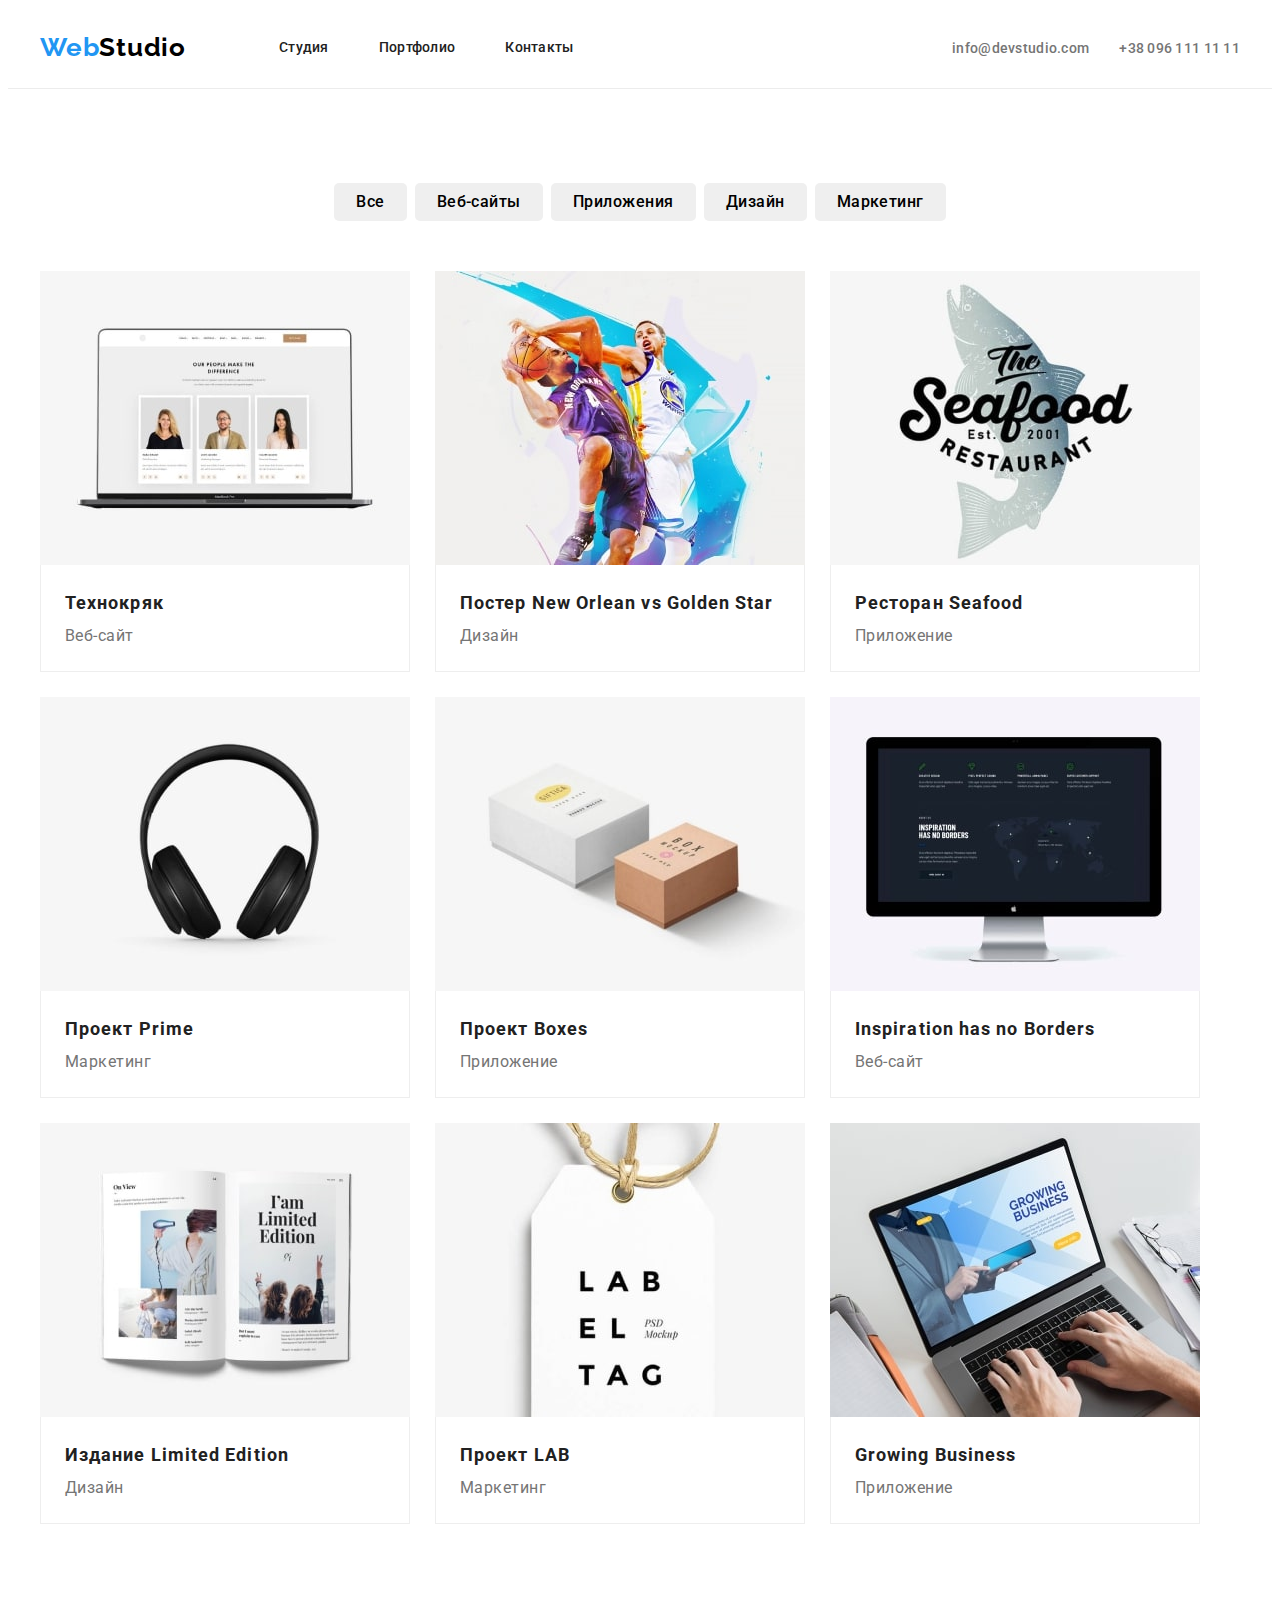
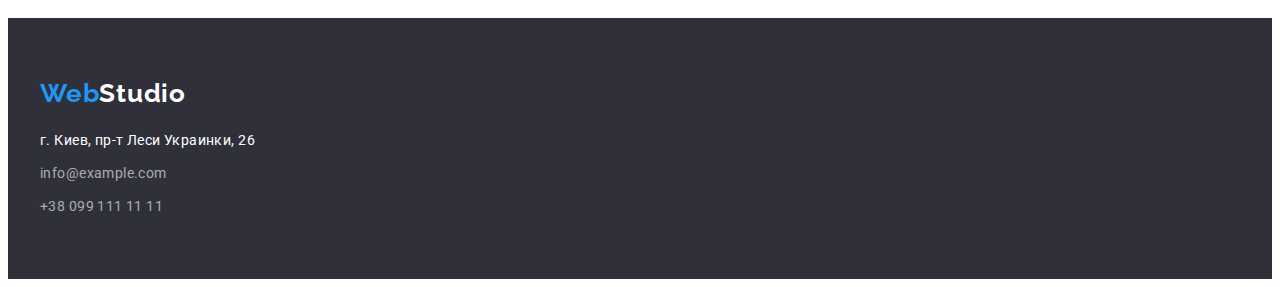
==== commit ffac2492: "Fixed indicate issues" ====
--- a/portfolio.html
+++ b/portfolio.html
@@ -46,7 +46,7 @@
     
     <main class="portfolio">
         <!--Фільтр-->
-        <section>
+        <section class="section">
             <div class="container filter-section">
       <ul class="list btn-list">
         <li class="btn-list-element"><button type="button" class="filter-btn filter-btn1">Все</button></li>
@@ -56,15 +56,15 @@
         <li class="btn-list-element"><button type="button" class="filter-btn filter-btn5">Маркетинг</button></li>
       </ul>
       <ul class="list card-list">
-        <li class="card-list-element"><img class="image" src="./images/por1.jpg" alt="Фотография" width="370" height="294"> <p class="filter-title">Технокряк</p> <p class="filter-text">Веб-сайт</p></li>
-        <li class="card-list-element"><img class="image" src="./images/por2.jpg" alt="Фотография" width="370" height="294"> <p class="filter-title">Постер New Orlean vs Golden Star</p> <p class="filter-text">Дизайн</p></li>
-        <li class="card-list-element"><img class="image" src="./images/por3.jpg" alt="Фотография" width="370" height="294"> <p class="filter-title">Ресторан Seafood</p> <p class="filter-text">Приложение</p></li>
-        <li class="card-list-element"><img class="image" src="./images/por4.jpg" alt="Фотография" width="370" height="294"> <p class="filter-title">Проект Prime</p> <p class="filter-text">Маркетинг</p></li>
-        <li class="card-list-element"><img class="image" src="./images/por5.jpg" alt="Фотография" width="370" height="294"> <p class="filter-title">Проект Boxes</p> <p class="filter-text">Приложение</p></li>
-        <li class="card-list-element"><img class="image" src="./images/por6.jpg" alt="Фотография" width="370" height="294"> <p class="filter-title">Inspiration has no Borders</p> <p class="filter-text">Веб-сайт</p></li>
-        <li class="card-list-element"><img class="image" src="./images/por7.jpg" alt="Фотография" width="370" height="294"> <p class="filter-title">Издание Limited Edition</p> <p class="filter-text">Дизайн</p></li>
-        <li class="card-list-element"><img class="image" src="./images/por8.jpg" alt="Фотография" width="370" height="294"> <p class="filter-title">Проект LAB</p> <p class="filter-text">Маркетинг</p></li>
-        <li class="card-list-element"><img class="image" src="./images/por9.jpg" alt="Фотография" width="370" height="294"> <p class="filter-title">Growing Business</p> <p class="filter-text">Приложение</p></li>
+        <li class="card-list-element"><img class="image" src="./images/por1.jpg" alt="Фотография" width="370" height="294"> <div class="filter-title-div"><p class="filter-title">Технокряк</p> <p class="filter-text">Веб-сайт</p></div></li>
+        <li class="card-list-element"><img class="image" src="./images/por2.jpg" alt="Фотография" width="370" height="294"> <div class="filter-title-div"><p class="filter-title">Постер New Orlean vs Golden Star</p> <p class="filter-text">Дизайн</p></div></li>
+        <li class="card-list-element"><img class="image" src="./images/por3.jpg" alt="Фотография" width="370" height="294"> <div class="filter-title-div"><p class="filter-title">Ресторан Seafood</p> <p class="filter-text">Приложение</p></div></li>
+        <li class="card-list-element"><img class="image" src="./images/por4.jpg" alt="Фотография" width="370" height="294"> <div class="filter-title-div"><p class="filter-title">Проект Prime</p> <p class="filter-text">Маркетинг</p></div></li>
+        <li class="card-list-element"><img class="image" src="./images/por5.jpg" alt="Фотография" width="370" height="294"> <div class="filter-title-div"><p class="filter-title">Проект Boxes</p> <p class="filter-text">Приложение</p></div></li>
+        <li class="card-list-element"><img class="image" src="./images/por6.jpg" alt="Фотография" width="370" height="294"> <div class="filter-title-div"><p class="filter-title">Inspiration has no Borders</p> <p class="filter-text">Веб-сайт</p></div></li>
+        <li class="card-list-element"><img class="image" src="./images/por7.jpg" alt="Фотография" width="370" height="294"> <div class="filter-title-div"><p class="filter-title">Издание Limited Edition</p> <p class="filter-text">Дизайн</p></div></li>
+        <li class="card-list-element"><img class="image" src="./images/por8.jpg" alt="Фотография" width="370" height="294"> <div class="filter-title-div"><p class="filter-title">Проект LAB</p> <p class="filter-text">Маркетинг</p></div></li>
+        <li class="card-list-element"><img class="image" src="./images/por9.jpg" alt="Фотография" width="370" height="294"> <div class="filter-title-div"><p class="filter-title">Growing Business</p> <p class="filter-text">Приложение</p></div></li>
       </ul>
     </div>
     </section>
--- a/css/styles.css
+++ b/css/styles.css
@@ -153,7 +153,7 @@
 }
 
 .hero-content {
-padding: 200px 230px 280px;
+    padding: 280px 0px 280px;
     
     
 }
@@ -168,7 +168,7 @@
     color: var(--main-light-color);
     align-items: center;
     max-width: 696px;
-
+    margin: 0 auto;
 }
 
 
@@ -179,12 +179,14 @@
 text-align: center;
 letter-spacing: 0.06em;
 cursor:pointer;
-margin-top: 20px;
-margin-left: 250px;
+margin: 0 auto;
+display: block;
 min-width: 200px;
 min-height: 50px;
 border: none;
 border-radius: 5px;
+margin-top: 30px;
+
 }
 
 
@@ -200,7 +202,7 @@
 }
 
 
-.section-1 {
+.section {
     padding-top: 94px;
     padding-bottom: 94px;
 }
@@ -217,7 +219,6 @@
 letter-spacing: 0.03em;
 text-transform: uppercase;
 margin-bottom: 10px;
-margin-right: 30px;
 }
 
 .section-1-text {
@@ -226,14 +227,17 @@
 line-height: 1.71;
 letter-spacing: 0.03em;
 color: var(--text-color);
-margin-bottom: 94px;
-margin-right: 30px;
+
+}
+
+.section-1-element {
+    margin-right: 30px;
 }
 
 .section-2-title {
 font-weight: 700;
 font-size: 36px;
-line-height: 42px;
+line-height: 1.16;
 text-align: center;
 letter-spacing: 0.03em;
 margin-bottom: 50px;
@@ -242,12 +246,10 @@
 .section-2-list {
     display: flex;
     justify-content: center;
-}
-
-.section-2-item {
-    margin-right: 30px;
-    margin-bottom: 94px;
-}
+    gap: 30px;
+}
+
+
 
 .section-3 {
     background-color: var(--secondary-bgr-color);
@@ -256,10 +258,10 @@
 .section-3-title {
 font-weight: 700;
 font-size: 36px;
-line-height: 42px;
+line-height: 1.16;
 text-align: center;
 letter-spacing: 0.03em;
-padding-top: 94px;
+margin-bottom: 50px;
 }
 
 .section-3-name {
@@ -277,8 +279,7 @@
 }
 
 .section-3-list-item {
-    margin-top: 50px;
-    margin-bottom: 94px;
+
     background-color: var(--main-light-color);
     border-radius: 5px;
     box-shadow: 1px 2px 5px gray;
@@ -308,14 +309,12 @@
     background-color: var(--main-light-color);
 }
 
-.filter-section {
-    padding-top: 94px;
-}
+
 
 .btn-list {
     display: flex;
     justify-content: center;
-    margin-bottom: 34px;
+    margin-bottom: 50px;
 }
 
 .btn-list-element:not(:last-child) {
@@ -348,8 +347,15 @@
 line-height: 36px;
 letter-spacing: 0.06em;
 color: var(--head-color);
-border-left: 1px solid #EEEEEE;
-border-right: 1px solid #EEEEEE;
+/*border-left: 1px solid #EEEEEE;
+border-right: 1px solid #EEEEEE;*/
+}
+
+.filter-title-div {
+    padding: 20px 24px 20px;
+    border-right: 1px solid #EEEEEE;
+    border-left: 1px solid #EEEEEE;
+    border-bottom: 1px solid #EEEEEE;
 }
 
 .filter-text {
@@ -358,14 +364,11 @@
 line-height: 30px;
 letter-spacing: 0.03em;
 color: var(--text-color);
-border-left: 1px solid #EEEEEE;
+/*border-left: 1px solid #EEEEEE;
 border-right: 1px solid #EEEEEE;
-border-bottom: 1px solid #EEEEEE;
-}
-
-.filter-title, .filter-text {
-    padding-left: 24px;
-}
+border-bottom: 1px solid #EEEEEE;*/
+}
+
 
 
 
@@ -373,16 +376,20 @@
     display: flex;
     flex-wrap: wrap;
     gap: 25px;
-    margin-bottom: 94px;
    
 }
 
+.image {
+    display: block;
+}
 
 
 .footer {
     background-color: var(--background-color);
      margin: 0;
         padding: 0;
+        padding-top: 60px;
+        padding-bottom: 60px;
     
 }
 
@@ -433,11 +440,3 @@
 margin-top: 9px;
 }
 
-.footer-tel {
-    padding-bottom: 60px;
-}
-
-.footer-element {
-padding-top: 60px;
-}
-
